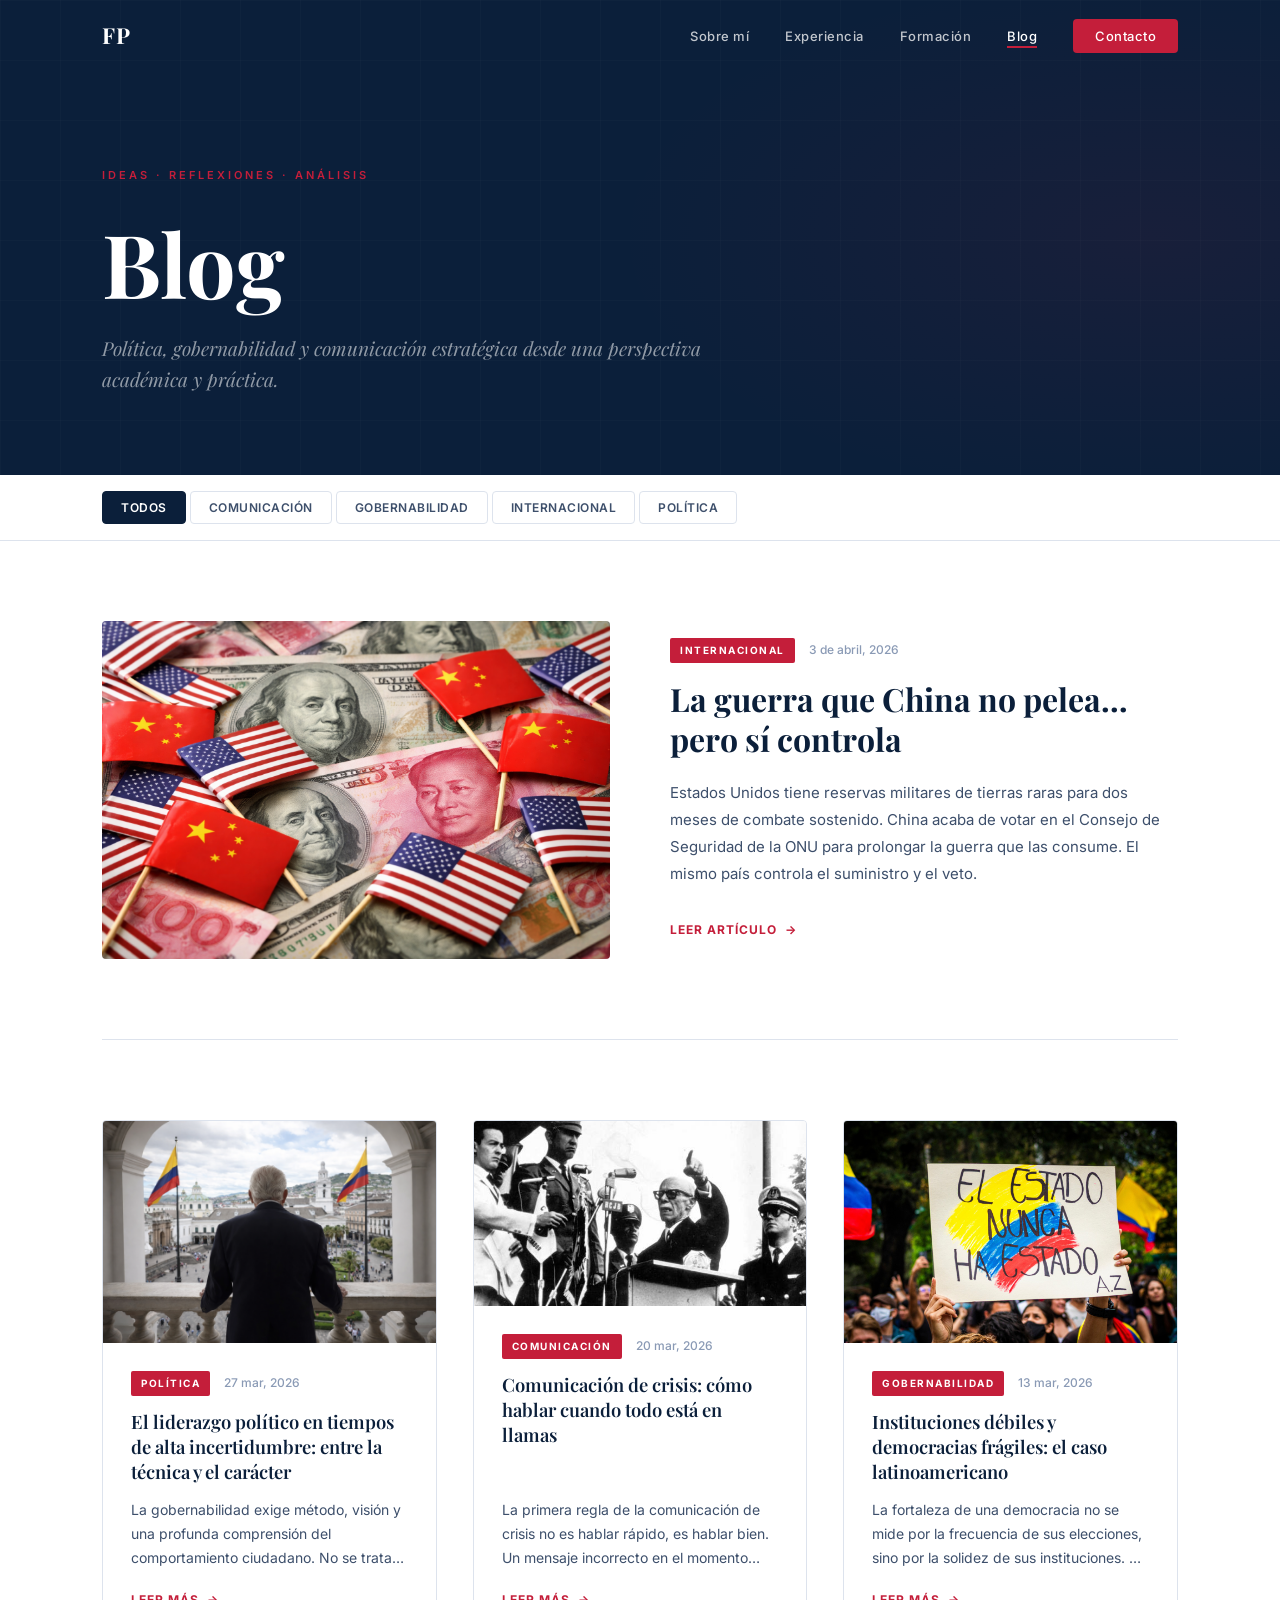
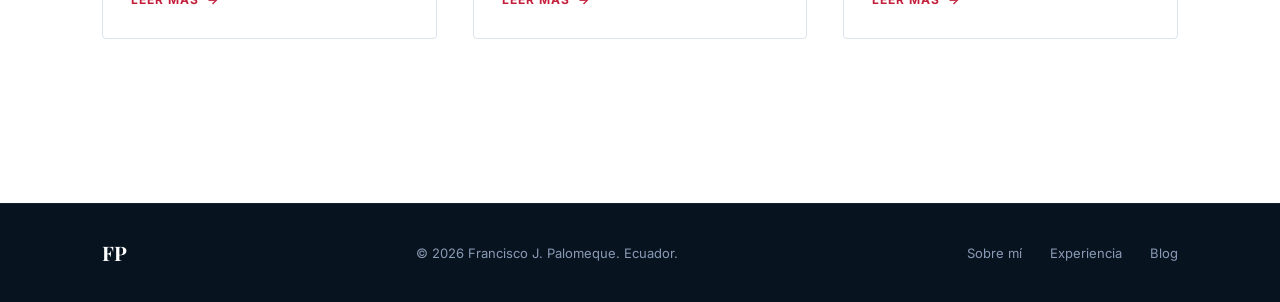
==== blog.html @ 315e37c9 "Sitio web inicial de Francisco J. Palomeque Incluye página principal, blog con 4 artículos (La guerr" ====
<!DOCTYPE html>
<html lang="es">
<head>
  <meta charset="UTF-8" />
  <meta name="viewport" content="width=device-width, initial-scale=1.0" />
  <title>Blog — Francisco J. Palomeque</title>
  <link rel="preconnect" href="https://fonts.googleapis.com" />
  <link rel="preconnect" href="https://fonts.gstatic.com" crossorigin />
  <link href="https://fonts.googleapis.com/css2?family=Playfair+Display:ital,wght@0,400;0,600;0,700;1,400&family=Inter:wght@300;400;500;600&display=swap" rel="stylesheet" />
  <link rel="stylesheet" href="style.css" />
  <link rel="stylesheet" href="blog.css" />
</head>
<body>

  <!-- NAV -->
  <nav id="navbar" class="scrolled">
    <div class="nav-inner">
      <a href="index.html" class="nav-logo">FP</a>
      <ul class="nav-links">
        <li><a href="index.html#sobre-mi">Sobre mí</a></li>
        <li><a href="index.html#experiencia">Experiencia</a></li>
        <li><a href="index.html#formacion">Formación</a></li>
        <li><a href="blog.html" class="nav-active">Blog</a></li>
        <li><a href="index.html#contacto" class="nav-cta">Contacto</a></li>
      </ul>
      <button class="hamburger" id="hamburger" aria-label="Menú">
        <span></span><span></span><span></span>
      </button>
    </div>
    <div class="mobile-menu" id="mobile-menu">
      <a href="index.html#sobre-mi">Sobre mí</a>
      <a href="index.html#experiencia">Experiencia</a>
      <a href="index.html#formacion">Formación</a>
      <a href="blog.html">Blog</a>
      <a href="index.html#contacto">Contacto</a>
    </div>
  </nav>

  <!-- BLOG HERO -->
  <section class="blog-hero">
    <div class="blog-hero-bg"></div>
    <div class="container blog-hero-content">
      <span class="section-label">Ideas · Reflexiones · Análisis</span>
      <h1 class="blog-hero-title">Blog</h1>
      <p class="blog-hero-sub">Política, gobernabilidad y comunicación estratégica desde una perspectiva académica y práctica.</p>
    </div>
  </section>

  <!-- FILTROS -->
  <section class="blog-filters-bar">
    <div class="container">
      <div class="filters">
        <button class="filter-btn active" data-filter="all">Todos</button>
        <button class="filter-btn" data-filter="comunicacion">Comunicación</button>
        <button class="filter-btn" data-filter="gobernabilidad">Gobernabilidad</button>
        <button class="filter-btn" data-filter="internacional">Internacional</button>
        <button class="filter-btn" data-filter="politica">Política</button>
      </div>
    </div>
  </section>

  <!-- ARTÍCULOS -->
  <section class="blog-section">
    <div class="container">

      <!-- ARTÍCULO DESTACADO -->
      <article class="post-featured fade-up" data-category="internacional">
        <div class="post-featured-image">
          <img src="la-guerra-china.png" alt="La guerra que China no pelea… pero sí controla" style="width:100%; height:100%; object-fit: cover;" />
        </div>
        <div class="post-featured-body">
          <div class="post-meta">
            <span class="post-category">Internacional</span>
            <span class="post-date">3 de abril, 2026</span>
          </div>
          <h2 class="post-featured-title">
            <a href="la-guerra-china.html">La guerra que China no pelea… pero sí controla</a>
          </h2>
          <p class="post-excerpt">Estados Unidos tiene reservas militares de tierras raras para dos meses de combate sostenido. China acaba de votar en el Consejo de Seguridad de la ONU para prolongar la guerra que las consume. El mismo país controla el suministro y el veto.</p>
          <a href="la-guerra-china.html" class="post-read-more">
            Leer artículo <span class="arrow">→</span>
          </a>
        </div>
      </article>

      <!-- GRID DE ARTÍCULOS -->
      <div class="posts-grid">

        <article class="post-card fade-up" data-category="politica">
          <div class="post-card-image">
            <img src="comunicacion.png" alt="El liderazgo político en tiempos de alta incertidumbre" style="width:100%; height:100%; object-fit: cover;" />
          </div>
          <div class="post-card-body">
            <div class="post-meta">
              <span class="post-category">Política</span>
              <span class="post-date">27 mar, 2026</span>
            </div>
            <h3 class="post-card-title">
              <a href="comunicacion.html">El liderazgo político en tiempos de alta incertidumbre: entre la técnica y el carácter</a>
            </h3>
            <p class="post-excerpt">La gobernabilidad exige método, visión y una profunda comprensión del comportamiento ciudadano. No se trata solo de tomar decisiones acertadas, sino de tomarlas en el momento correcto...</p>
            <a href="comunicacion.html" class="post-read-more">Leer más <span class="arrow">→</span></a>
          </div>
        </article>

        <article class="post-card fade-up delay-1" data-category="comunicacion">
          <div class="post-card-image">
            <img src="comunicacion-de-crisis.jpeg" alt="Comunicación de crisis: cómo hablar cuando todo está en llamas" style="width:100%; height:100%; object-fit: cover;" />
          </div>
          <div class="post-card-body">
            <div class="post-meta">
              <span class="post-category">Comunicación</span>
              <span class="post-date">20 mar, 2026</span>
            </div>
            <h3 class="post-card-title">
              <a href="comunicacion-de-crisis.html">Comunicación de crisis: cómo hablar cuando todo está en llamas</a>
            </h3>
            <p class="post-excerpt">La primera regla de la comunicación de crisis no es hablar rápido, es hablar bien. Un mensaje incorrecto en el momento equivocado puede amplificar el daño exponencialmente...</p>
            <a href="comunicacion-de-crisis.html" class="post-read-more">Leer más <span class="arrow">→</span></a>
          </div>
        </article>

        <article class="post-card fade-up delay-2" data-category="gobernabilidad">
          <div class="post-card-image">
            <img src="instituciones-debiles.jpg" alt="Instituciones débiles y democracias frágiles: el caso latinoamericano" style="width:100%; height:100%; object-fit: cover;" />
          </div>
          <div class="post-card-body">
            <div class="post-meta">
              <span class="post-category">Gobernabilidad</span>
              <span class="post-date">13 mar, 2026</span>
            </div>
            <h3 class="post-card-title">
              <a href="instituciones-debiles.html">Instituciones débiles y democracias frágiles: el caso latinoamericano</a>
            </h3>
            <p class="post-excerpt">La fortaleza de una democracia no se mide por la frecuencia de sus elecciones, sino por la solidez de sus instituciones. En Latinoamérica, esta distinción sigue siendo urgente...</p>
            <a href="instituciones-debiles.html" class="post-read-more">Leer más <span class="arrow">→</span></a>
          </div>
        </article>

      </div>

    </div>
  </section>

  <!-- FOOTER -->
  <footer class="footer">
    <div class="container footer-inner">
      <span class="footer-logo">FP</span>
      <p>© 2026 Francisco J. Palomeque. Ecuador.</p>
      <nav class="footer-nav">
        <a href="index.html#sobre-mi">Sobre mí</a>
        <a href="index.html#experiencia">Experiencia</a>
        <a href="blog.html">Blog</a>
      </nav>
    </div>
  </footer>

  <script src="main.js"></script>
  <script src="blog.js"></script>
</body>
</html>
---- style.css ----
/* =============================================
   RESET & BASE
   ============================================= */
*, *::before, *::after { box-sizing: border-box; margin: 0; padding: 0; }

:root {
  --navy:       #0B1F3A;
  --navy-light: #132847;
  --navy-mid:   #1a3557;
  --red:        #C41E3A;
  --red-hover:  #a01830;
  --white:      #FFFFFF;
  --off-white:  #F4F5F7;
  --muted:      #8a9ab5;
  --text-dark:  #1a1a2e;
  --text-body:  #3d4f6b;

  --font-serif: 'Playfair Display', Georgia, serif;
  --font-sans:  'Inter', system-ui, sans-serif;

  --section-pad: 100px;
  --container:   1140px;
  --radius:      4px;
  --transition:  0.3s ease;
}

html { scroll-behavior: smooth; }

body {
  font-family: var(--font-sans);
  font-size: 16px;
  line-height: 1.7;
  color: var(--text-body);
  background: var(--white);
  -webkit-font-smoothing: antialiased;
}

img { display: block; max-width: 100%; }
a { text-decoration: none; color: inherit; }

/* =============================================
   TYPOGRAPHY
   ============================================= */
.section-label {
  display: inline-block;
  font-family: var(--font-sans);
  font-size: 11px;
  font-weight: 600;
  letter-spacing: 3px;
  text-transform: uppercase;
  color: var(--red);
  margin-bottom: 16px;
}
.section-label.light { color: var(--red); }

.section-title {
  font-family: var(--font-serif);
  font-size: clamp(2rem, 4vw, 2.75rem);
  font-weight: 700;
  line-height: 1.2;
  color: var(--navy);
  margin-bottom: 40px;
}
.section-title.light { color: var(--white); }
.section-title em { font-style: italic; color: var(--red); }

.section-header { margin-bottom: 60px; }

/* =============================================
   LAYOUT
   ============================================= */
.container {
  max-width: var(--container);
  margin: 0 auto;
  padding: 0 32px;
}

.section { padding: var(--section-pad) 0; }
.section-light { background: var(--white); }
.section-dark  { background: var(--navy); }

/* =============================================
   NAV
   ============================================= */
#navbar {
  position: fixed;
  top: 0; left: 0; right: 0;
  z-index: 100;
  transition: background var(--transition), box-shadow var(--transition);
}

#navbar.scrolled {
  background: rgba(11, 31, 58, 0.97);
  backdrop-filter: blur(12px);
  box-shadow: 0 1px 0 rgba(255,255,255,0.06);
}

.nav-inner {
  max-width: var(--container);
  margin: 0 auto;
  padding: 0 32px;
  height: 72px;
  display: flex;
  align-items: center;
  justify-content: space-between;
}

.nav-logo {
  font-family: var(--font-serif);
  font-size: 22px;
  font-weight: 700;
  color: var(--white);
  letter-spacing: 1px;
}

.nav-links {
  list-style: none;
  display: flex;
  align-items: center;
  gap: 36px;
}

.nav-links a {
  font-size: 13px;
  font-weight: 500;
  letter-spacing: 0.5px;
  color: rgba(255,255,255,0.75);
  transition: color var(--transition);
}
.nav-links a:hover { color: var(--white); }

.nav-cta {
  background: var(--red);
  color: var(--white) !important;
  padding: 9px 22px;
  border-radius: var(--radius);
  transition: background var(--transition) !important;
}
.nav-cta:hover { background: var(--red-hover) !important; }

.hamburger {
  display: none;
  flex-direction: column;
  gap: 5px;
  background: none;
  border: none;
  cursor: pointer;
  padding: 4px;
}
.hamburger span {
  display: block;
  width: 24px;
  height: 2px;
  background: var(--white);
  border-radius: 2px;
  transition: var(--transition);
}

.mobile-menu {
  display: none;
  flex-direction: column;
  background: rgba(11, 31, 58, 0.98);
  padding: 16px 32px 24px;
  gap: 20px;
}
.mobile-menu a {
  font-size: 15px;
  font-weight: 500;
  color: rgba(255,255,255,0.8);
}
.mobile-menu.open { display: flex; }

/* =============================================
   HERO
   ============================================= */
.hero {
  position: relative;
  min-height: 100vh;
  display: flex;
  align-items: center;
  background: var(--navy);
  overflow: hidden;
}

.hero-bg {
  position: absolute;
  inset: 0;
  background:
    radial-gradient(ellipse 70% 60% at 80% 50%, rgba(196,30,58,0.08) 0%, transparent 70%),
    radial-gradient(ellipse 50% 80% at 20% 50%, rgba(26,53,87,0.6) 0%, transparent 70%);
}

/* Subtle grid texture */
.hero-bg::after {
  content: '';
  position: absolute;
  inset: 0;
  background-image:
    linear-gradient(rgba(255,255,255,0.02) 1px, transparent 1px),
    linear-gradient(90deg, rgba(255,255,255,0.02) 1px, transparent 1px);
  background-size: 60px 60px;
}

.hero-content {
  position: relative;
  z-index: 2;
  max-width: var(--container);
  width: 100%;
  margin: 0 auto;
  padding: 120px 32px 80px;
  display: grid;
  grid-template-columns: 1fr 420px;
  gap: 64px;
  align-items: center;
}

.hero-text { display: flex; flex-direction: column; }

.hero-photo {
  position: relative;
  display: flex;
  justify-content: center;
  align-items: flex-end;
}

.hero-photo img {
  width: 100%;
  max-width: 400px;
  height: 520px;
  object-fit: cover;
  object-position: top center;
  border-radius: 2px;
  display: block;
  filter: grayscale(15%);
  box-shadow: -20px 20px 60px rgba(0,0,0,0.5);
}

/* Decorative border accent */
.hero-photo::before {
  content: '';
  position: absolute;
  top: 24px;
  right: -16px;
  width: 100%;
  max-width: 400px;
  height: 520px;
  border: 1px solid rgba(196,30,58,0.4);
  border-radius: 2px;
  pointer-events: none;
}

/* Placeholder when no photo */
.hero-photo.no-photo {
  background: rgba(255,255,255,0.04);
  border: 1px dashed rgba(255,255,255,0.15);
  border-radius: 2px;
  height: 520px;
  max-width: 400px;
  width: 100%;
}
.hero-photo.no-photo::after {
  content: 'francisco.jpg';
  position: absolute;
  font-size: 12px;
  color: var(--muted);
  letter-spacing: 1px;
}
.hero-photo.no-photo img { display: none; }

.hero-eyebrow {
  display: inline-block;
  font-size: 11px;
  font-weight: 600;
  letter-spacing: 3px;
  text-transform: uppercase;
  color: var(--muted);
  margin-bottom: 28px;
}

.hero-name {
  font-family: var(--font-serif);
  font-size: clamp(3.2rem, 8vw, 6.5rem);
  font-weight: 700;
  line-height: 1.05;
  color: var(--white);
  margin-bottom: 28px;
}

.hero-divider {
  width: 48px;
  height: 3px;
  background: var(--red);
  margin-bottom: 28px;
}

.hero-subtitle {
  font-size: clamp(13px, 1.5vw, 15px);
  font-weight: 400;
  letter-spacing: 0.5px;
  color: var(--muted);
  margin-bottom: 20px;
  text-transform: uppercase;
  letter-spacing: 1.5px;
}

.hero-tagline {
  font-family: var(--font-serif);
  font-size: clamp(1.1rem, 2.5vw, 1.5rem);
  font-weight: 400;
  font-style: italic;
  color: rgba(255,255,255,0.7);
  line-height: 1.5;
  max-width: 560px;
  margin-bottom: 48px;
}

.hero-actions { display: flex; gap: 16px; flex-wrap: wrap; }

/* =============================================
   BUTTONS
   ============================================= */
.btn {
  display: inline-flex;
  align-items: center;
  gap: 8px;
  font-size: 13px;
  font-weight: 600;
  letter-spacing: 0.8px;
  text-transform: uppercase;
  padding: 14px 32px;
  border-radius: var(--radius);
  transition: all var(--transition);
  cursor: pointer;
  border: 2px solid transparent;
}

.btn-primary {
  background: var(--red);
  color: var(--white);
  border-color: var(--red);
}
.btn-primary:hover {
  background: var(--red-hover);
  border-color: var(--red-hover);
  transform: translateY(-1px);
}

.btn-ghost {
  background: transparent;
  color: var(--white);
  border-color: rgba(255,255,255,0.3);
}
.btn-ghost:hover {
  border-color: var(--white);
  transform: translateY(-1px);
}

/* =============================================
   HERO SCROLL INDICATOR
   ============================================= */
.hero-scroll {
  position: absolute;
  bottom: 40px;
  left: 50%;
  transform: translateX(-50%);
  display: flex;
  flex-direction: column;
  align-items: center;
  gap: 10px;
  z-index: 2;
}
.hero-scroll span {
  font-size: 10px;
  letter-spacing: 3px;
  text-transform: uppercase;
  color: var(--muted);
}
.scroll-line {
  width: 1px;
  height: 48px;
  background: linear-gradient(to bottom, var(--muted), transparent);
  animation: scrollPulse 2s ease-in-out infinite;
}
@keyframes scrollPulse {
  0%, 100% { opacity: 0.3; transform: scaleY(1); }
  50%       { opacity: 1;   transform: scaleY(1.1); }
}

/* =============================================
   ABOUT
   ============================================= */
.about-grid {
  display: grid;
  grid-template-columns: 1fr 320px;
  gap: 80px;
  align-items: start;
}

.about-text p {
  color: var(--text-body);
  margin-bottom: 20px;
  font-size: 16px;
  line-height: 1.8;
}
.about-text p:last-of-type { margin-bottom: 32px; }

.about-tags {
  display: flex;
  flex-wrap: wrap;
  gap: 10px;
}
.about-tags span {
  font-size: 12px;
  font-weight: 500;
  letter-spacing: 0.5px;
  color: var(--navy);
  background: var(--off-white);
  border: 1px solid #dde3ed;
  padding: 6px 14px;
  border-radius: 2px;
}

.about-stats {
  display: grid;
  grid-template-columns: 1fr 1fr;
  gap: 16px;
  position: sticky;
  top: 100px;
}

.stat-card {
  background: var(--navy);
  color: var(--white);
  padding: 28px 20px;
  border-radius: var(--radius);
  text-align: center;
}
.stat-number {
  font-family: var(--font-serif);
  font-size: 2.4rem;
  font-weight: 700;
  color: var(--white);
  line-height: 1;
  margin-bottom: 8px;
}
.stat-label {
  font-size: 12px;
  color: var(--muted);
  line-height: 1.4;
}

/* =============================================
   TIMELINE
   ============================================= */
.timeline {
  position: relative;
  max-width: 820px;
}

.timeline-item {
  display: grid;
  grid-template-columns: 32px 1fr;
  gap: 28px;
  margin-bottom: 48px;
}
.timeline-item:last-child { margin-bottom: 0; }

.timeline-marker {
  display: flex;
  flex-direction: column;
  align-items: center;
  padding-top: 6px;
}

.marker-dot {
  width: 12px;
  height: 12px;
  border-radius: 50%;
  background: var(--red);
  border: 2px solid var(--red);
  flex-shrink: 0;
  position: relative;
  z-index: 1;
}

.marker-line {
  width: 1px;
  flex: 1;
  background: rgba(255,255,255,0.1);
  margin-top: 8px;
}

.timeline-meta {
  display: flex;
  align-items: center;
  gap: 12px;
  margin-bottom: 8px;
}

.timeline-date {
  font-size: 12px;
  font-weight: 500;
  letter-spacing: 0.5px;
  color: var(--muted);
  text-transform: uppercase;
}

.timeline-badge {
  font-size: 10px;
  font-weight: 600;
  letter-spacing: 1px;
  text-transform: uppercase;
  padding: 3px 10px;
  border-radius: 2px;
  background: rgba(196,30,58,0.2);
  color: #f47a8a;
  border: 1px solid rgba(196,30,58,0.3);
}

.timeline-role {
  font-family: var(--font-serif);
  font-size: 1.4rem;
  font-weight: 600;
  color: var(--white);
  margin-bottom: 6px;
  line-height: 1.3;
}

.timeline-org {
  font-size: 13px;
  font-weight: 500;
  color: var(--muted);
  margin-bottom: 12px;
}

.timeline-desc {
  font-size: 15px;
  line-height: 1.75;
  color: rgba(255,255,255,0.55);
}

/* =============================================
   EDUCATION GRID
   ============================================= */
.edu-grid {
  display: grid;
  grid-template-columns: repeat(auto-fill, minmax(300px, 1fr));
  gap: 20px;
}

.edu-card {
  display: flex;
  gap: 20px;
  align-items: flex-start;
  padding: 28px;
  border: 1px solid #dde3ed;
  border-radius: var(--radius);
  transition: border-color var(--transition), box-shadow var(--transition), transform var(--transition);
}
.edu-card:hover {
  border-color: var(--red);
  box-shadow: 0 4px 20px rgba(196,30,58,0.08);
  transform: translateY(-2px);
}

.edu-icon {
  flex-shrink: 0;
  width: 48px;
  height: 48px;
  background: var(--navy);
  color: var(--white);
  border-radius: var(--radius);
  display: flex;
  align-items: center;
  justify-content: center;
  font-size: 10px;
  font-weight: 700;
  letter-spacing: 0.5px;
}

.edu-year {
  font-size: 11px;
  font-weight: 600;
  letter-spacing: 1px;
  text-transform: uppercase;
  color: var(--red);
  display: block;
  margin-bottom: 8px;
}

.edu-info h3 {
  font-family: var(--font-serif);
  font-size: 1rem;
  font-weight: 600;
  color: var(--navy);
  line-height: 1.4;
  margin-bottom: 6px;
}

.edu-info p {
  font-size: 13px;
  color: var(--text-body);
}

/* =============================================
   QUOTE
   ============================================= */
.section-quote {
  background: var(--off-white);
  padding: 80px 0;
  border-top: 1px solid #dde3ed;
  border-bottom: 1px solid #dde3ed;
}

blockquote {
  max-width: 760px;
  margin: 0 auto;
  text-align: center;
}

blockquote p {
  font-family: var(--font-serif);
  font-size: clamp(1.4rem, 3vw, 2.1rem);
  font-weight: 400;
  font-style: italic;
  color: var(--navy);
  line-height: 1.5;
  margin-bottom: 24px;
}

blockquote cite {
  font-size: 13px;
  font-weight: 600;
  letter-spacing: 1px;
  text-transform: uppercase;
  color: var(--muted);
}

/* =============================================
   CONTACT
   ============================================= */
.contact-grid {
  display: grid;
  grid-template-columns: 1fr 1fr;
  gap: 80px;
  align-items: center;
}

.contact-desc {
  font-size: 16px;
  line-height: 1.8;
  color: rgba(255,255,255,0.6);
  margin-top: -16px;
}

.contact-actions {
  display: flex;
  flex-direction: column;
  gap: 16px;
}

.contact-link {
  display: flex;
  align-items: center;
  gap: 20px;
  padding: 24px 28px;
  border: 1px solid rgba(255,255,255,0.1);
  border-radius: var(--radius);
  color: var(--white);
  transition: all var(--transition);
}
.contact-link:hover {
  border-color: var(--red);
  background: rgba(196,30,58,0.06);
  transform: translateX(4px);
}

.contact-link-icon {
  width: 44px;
  height: 44px;
  background: rgba(255,255,255,0.06);
  border-radius: var(--radius);
  display: flex;
  align-items: center;
  justify-content: center;
  font-size: 13px;
  font-weight: 700;
  color: var(--white);
  flex-shrink: 0;
}

.contact-link strong {
  display: block;
  font-size: 14px;
  font-weight: 600;
  color: var(--white);
  margin-bottom: 3px;
}
.contact-link span {
  font-size: 13px;
  color: var(--muted);
}

.contact-arrow {
  margin-left: auto;
  font-size: 18px;
  color: var(--muted);
  transition: color var(--transition), transform var(--transition);
}
.contact-link:hover .contact-arrow {
  color: var(--red);
  transform: translateX(4px);
}

/* =============================================
   FOOTER
   ============================================= */
.footer {
  background: #07131f;
  padding: 32px 0;
  border-top: 1px solid rgba(255,255,255,0.06);
}

.footer-inner {
  display: flex;
  align-items: center;
  justify-content: space-between;
  flex-wrap: wrap;
  gap: 16px;
}

.footer-logo {
  font-family: var(--font-serif);
  font-size: 20px;
  font-weight: 700;
  color: var(--white);
}

.footer p {
  font-size: 13px;
  color: var(--muted);
}

.footer-nav {
  display: flex;
  gap: 28px;
}
.footer-nav a {
  font-size: 13px;
  color: var(--muted);
  transition: color var(--transition);
}
.footer-nav a:hover { color: var(--white); }

/* =============================================
   ANIMATIONS
   ============================================= */
.fade-up {
  opacity: 0;
  transform: translateY(28px);
  transition: opacity 0.7s ease, transform 0.7s ease;
}
.fade-up.visible {
  opacity: 1;
  transform: translateY(0);
}

.delay-1 { transition-delay: 0.15s; }
.delay-2 { transition-delay: 0.3s; }
.delay-3 { transition-delay: 0.45s; }

/* =============================================
   RESPONSIVE
   ============================================= */
@media (max-width: 900px) {
  :root { --section-pad: 72px; }

  .about-grid { grid-template-columns: 1fr; gap: 48px; }
  .about-stats { position: static; grid-template-columns: repeat(2, 1fr); }

  .contact-grid { grid-template-columns: 1fr; gap: 48px; }

  .nav-links { display: none; }
  .hamburger { display: flex; }
}

@media (max-width: 600px) {
  :root { --section-pad: 56px; }

  .container { padding: 0 20px; }
  .nav-inner { padding: 0 20px; }

  .hero-content { padding: 100px 20px 60px; grid-template-columns: 1fr; }
  .hero-photo { display: none; }
  .hero-actions { flex-direction: column; }
  .btn { width: 100%; justify-content: center; }

  .about-stats { grid-template-columns: repeat(2, 1fr); }

  .edu-grid { grid-template-columns: 1fr; }

  .timeline-item { grid-template-columns: 24px 1fr; gap: 16px; }

  .footer-inner { flex-direction: column; text-align: center; }
  .footer-nav { justify-content: center; }
}
---- blog.css ----
/* =============================================
   BLOG — estilos específicos
   ============================================= */

/* Nav activo en blog */
.nav-active {
  color: var(--white) !important;
  border-bottom: 2px solid var(--red);
  padding-bottom: 2px;
}

/* =============================================
   BLOG HERO
   ============================================= */
.blog-hero {
  position: relative;
  background: var(--navy);
  padding: 160px 0 80px;
  overflow: hidden;
}

.blog-hero-bg {
  position: absolute;
  inset: 0;
  background:
    radial-gradient(ellipse 60% 80% at 90% 50%, rgba(196,30,58,0.07) 0%, transparent 70%),
    linear-gradient(rgba(255,255,255,0.015) 1px, transparent 1px),
    linear-gradient(90deg, rgba(255,255,255,0.015) 1px, transparent 1px);
  background-size: auto, 60px 60px, 60px 60px;
}

.blog-hero-content {
  position: relative;
  z-index: 2;
}

.blog-hero-title {
  font-family: var(--font-serif);
  font-size: clamp(3rem, 7vw, 5.5rem);
  font-weight: 700;
  color: var(--white);
  line-height: 1.05;
  margin: 16px 0 24px;
}

.blog-hero-sub {
  font-size: clamp(1rem, 2vw, 1.2rem);
  color: rgba(255,255,255,0.55);
  font-style: italic;
  font-family: var(--font-serif);
  max-width: 600px;
  line-height: 1.6;
}

/* =============================================
   FILTROS
   ============================================= */
.blog-filters-bar {
  background: var(--white);
  border-bottom: 1px solid #dde3ed;
  position: sticky;
  top: 72px;
  z-index: 50;
}

.filters {
  display: flex;
  gap: 4px;
  padding: 16px 0;
  overflow-x: auto;
  -webkit-overflow-scrolling: touch;
  scrollbar-width: none;
}
.filters::-webkit-scrollbar { display: none; }

.filter-btn {
  flex-shrink: 0;
  font-family: var(--font-sans);
  font-size: 12px;
  font-weight: 600;
  letter-spacing: 0.5px;
  text-transform: uppercase;
  padding: 8px 18px;
  border-radius: var(--radius);
  border: 1px solid #dde3ed;
  background: transparent;
  color: var(--text-body);
  cursor: pointer;
  transition: all var(--transition);
}

.filter-btn:hover {
  border-color: var(--navy);
  color: var(--navy);
}

.filter-btn.active {
  background: var(--navy);
  border-color: var(--navy);
  color: var(--white);
}

/* =============================================
   BLOG SECTION
   ============================================= */
.blog-section {
  padding: 80px 0 100px;
  background: var(--white);
}

/* =============================================
   ARTÍCULO DESTACADO
   ============================================= */
.post-featured {
  display: grid;
  grid-template-columns: 1fr 1fr;
  gap: 60px;
  align-items: center;
  margin-bottom: 80px;
  padding-bottom: 80px;
  border-bottom: 1px solid #dde3ed;
}

.post-featured-image {
  border-radius: var(--radius);
  overflow: hidden;
}

.post-image-placeholder {
  width: 100%;
  aspect-ratio: 16/10;
  background: linear-gradient(135deg, var(--navy) 0%, var(--navy-mid) 100%);
  border-radius: var(--radius);
  position: relative;
}

.post-image-placeholder::after {
  content: '';
  position: absolute;
  inset: 0;
  background:
    radial-gradient(ellipse 60% 60% at 70% 40%, rgba(196,30,58,0.2) 0%, transparent 60%),
    linear-gradient(rgba(255,255,255,0.02) 1px, transparent 1px),
    linear-gradient(90deg, rgba(255,255,255,0.02) 1px, transparent 1px);
  background-size: auto, 40px 40px, 40px 40px;
  border-radius: var(--radius);
}

.post-featured-title {
  font-family: var(--font-serif);
  font-size: clamp(1.5rem, 3vw, 2rem);
  font-weight: 700;
  line-height: 1.25;
  color: var(--navy);
  margin: 16px 0 20px;
}

.post-featured-title a {
  color: inherit;
  transition: color var(--transition);
}
.post-featured-title a:hover { color: var(--red); }

/* =============================================
   META (categoría + fecha)
   ============================================= */
.post-meta {
  display: flex;
  align-items: center;
  gap: 14px;
}

.post-category {
  font-size: 10px;
  font-weight: 700;
  letter-spacing: 1.5px;
  text-transform: uppercase;
  color: var(--white);
  background: var(--red);
  padding: 4px 10px;
  border-radius: 2px;
}

.post-date {
  font-size: 12px;
  color: var(--muted);
  font-weight: 500;
}

/* =============================================
   EXCERPT & READ MORE
   ============================================= */
.post-excerpt {
  font-size: 15px;
  line-height: 1.8;
  color: var(--text-body);
  margin-bottom: 28px;
}

.post-read-more {
  display: inline-flex;
  align-items: center;
  gap: 8px;
  font-size: 12px;
  font-weight: 700;
  letter-spacing: 1px;
  text-transform: uppercase;
  color: var(--red);
  transition: gap var(--transition);
}
.post-read-more:hover { gap: 14px; }
.post-read-more .arrow { transition: transform var(--transition); }
.post-read-more:hover .arrow { transform: translateX(4px); }

/* =============================================
   GRID DE ARTÍCULOS
   ============================================= */
.posts-grid {
  display: grid;
  grid-template-columns: repeat(3, 1fr);
  gap: 36px;
  margin-bottom: 64px;
}

.post-card {
  display: flex;
  flex-direction: column;
  border: 1px solid #dde3ed;
  border-radius: var(--radius);
  overflow: hidden;
  transition: transform var(--transition), box-shadow var(--transition), border-color var(--transition);
}

.post-card:hover {
  transform: translateY(-4px);
  box-shadow: 0 12px 40px rgba(11,31,58,0.1);
  border-color: transparent;
}

.post-card-image .post-image-placeholder {
  aspect-ratio: 16/9;
  border-radius: 0;
}

.post-card-body {
  padding: 28px;
  display: flex;
  flex-direction: column;
  flex: 1;
}

.post-card-title {
  font-family: var(--font-serif);
  font-size: 1.15rem;
  font-weight: 600;
  line-height: 1.35;
  color: var(--navy);
  margin: 14px 0 14px;
  flex: 1;
}

.post-card-title a {
  color: inherit;
  transition: color var(--transition);
}
.post-card-title a:hover { color: var(--red); }

.post-card-body .post-excerpt {
  font-size: 14px;
  line-height: 1.7;
  margin-bottom: 20px;
  display: -webkit-box;
  -webkit-line-clamp: 3;
  -webkit-box-orient: vertical;
  overflow: hidden;
}

/* =============================================
   PAGINACIÓN
   ============================================= */
.pagination {
  display: flex;
  align-items: center;
  justify-content: center;
  gap: 8px;
}

.page-btn {
  font-family: var(--font-sans);
  font-size: 13px;
  font-weight: 600;
  padding: 10px 18px;
  border-radius: var(--radius);
  border: 1px solid #dde3ed;
  background: transparent;
  color: var(--text-body);
  cursor: pointer;
  transition: all var(--transition);
}

.page-btn:hover {
  border-color: var(--navy);
  color: var(--navy);
}

.page-btn.active {
  background: var(--navy);
  border-color: var(--navy);
  color: var(--white);
}

.page-next {
  margin-left: 8px;
  color: var(--red);
  border-color: var(--red);
}
.page-next:hover {
  background: var(--red);
  color: var(--white) !important;
}

/* =============================================
   ARTÍCULOS OCULTOS (filtros)
   ============================================= */
.post-card.hidden,
.post-featured.hidden {
  display: none;
}

/* =============================================
   RESPONSIVE
   ============================================= */
@media (max-width: 900px) {
  .post-featured {
    grid-template-columns: 1fr;
    gap: 36px;
  }

  .posts-grid {
    grid-template-columns: repeat(2, 1fr);
    gap: 24px;
  }
}

@media (max-width: 600px) {
  .blog-hero { padding: 130px 0 60px; }

  .posts-grid {
    grid-template-columns: 1fr;
  }

  .blog-filters-bar { top: 64px; }
}
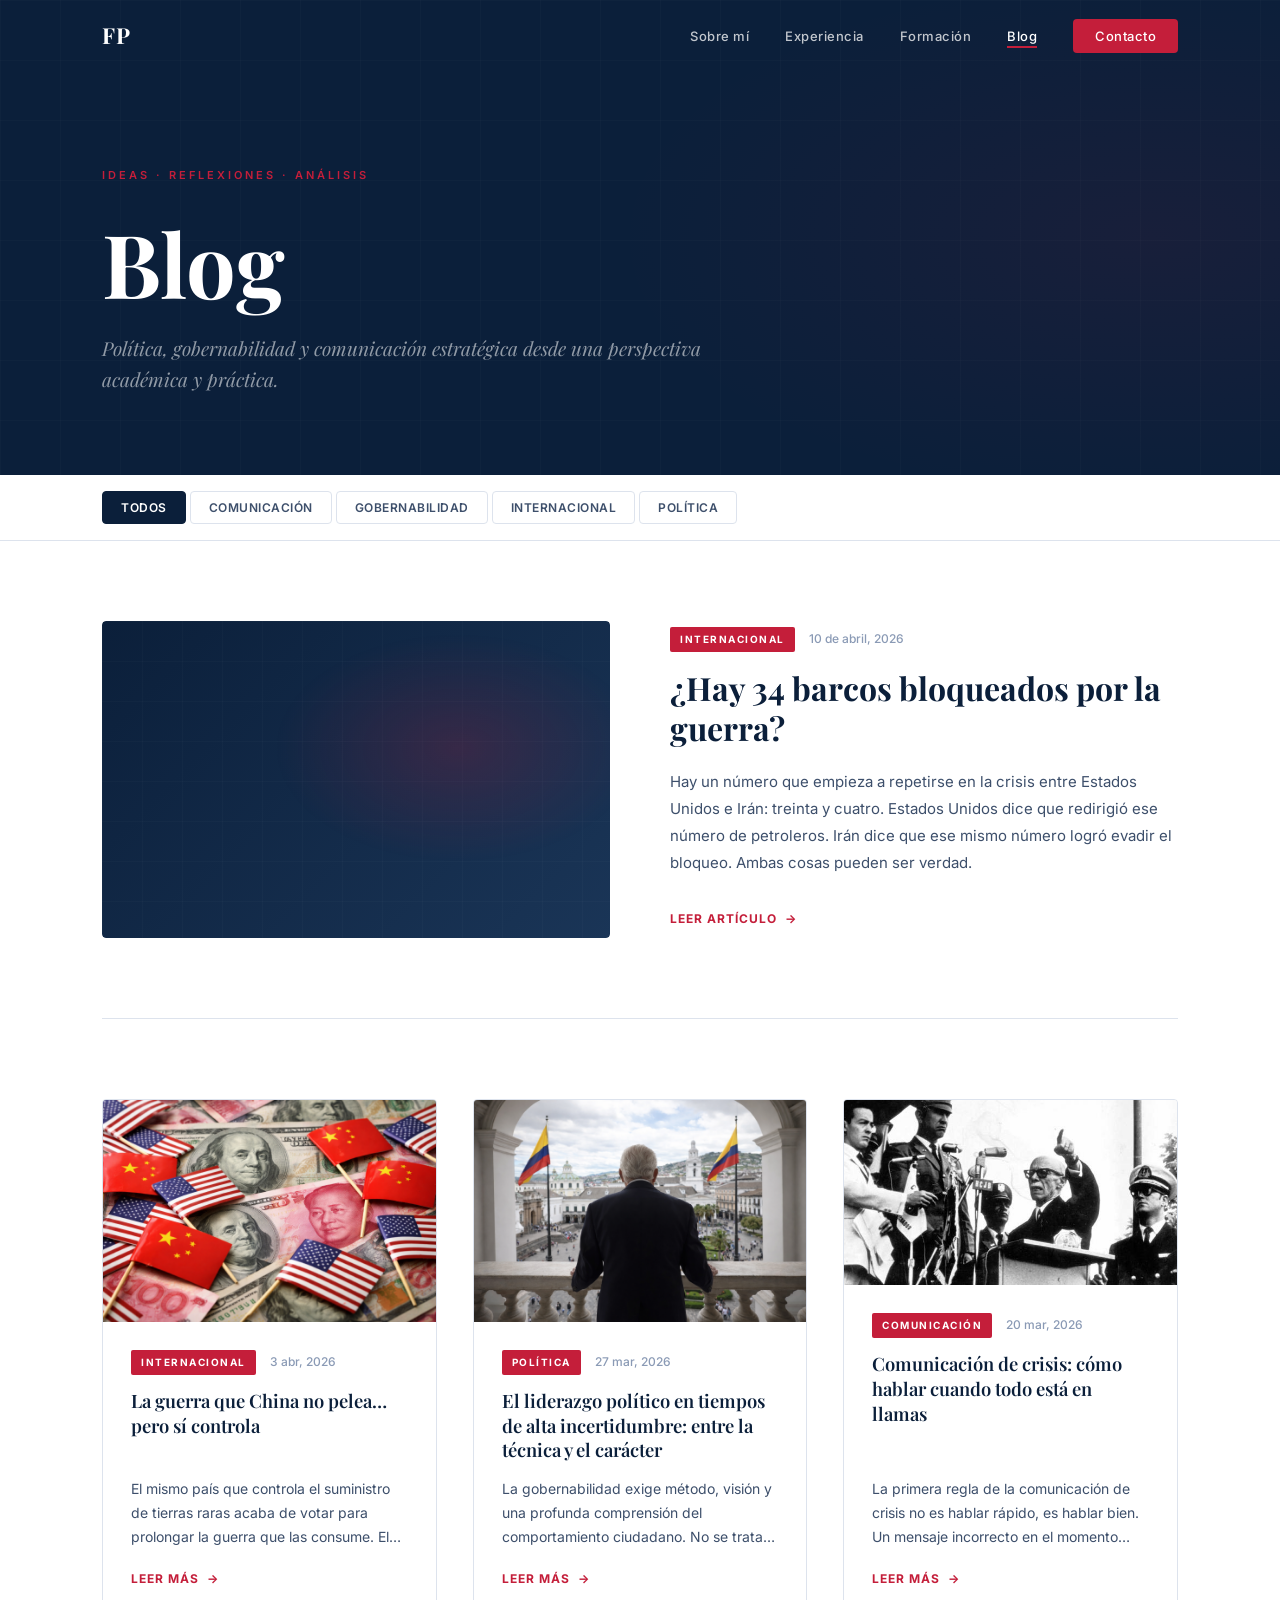
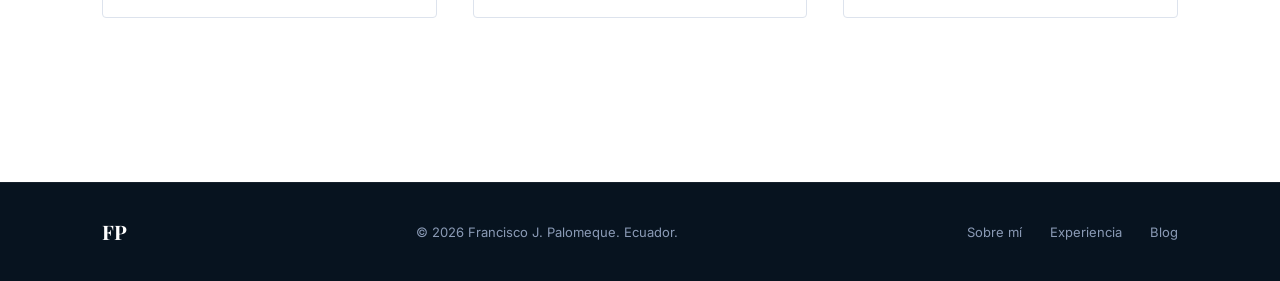
==== commit 79bd3433: "Nuevo post: ¿Hay 34 barcos bloqueados por la guerra? Análisis sobre el bloqueo naval entre EEUU e Ir" ====
--- a/blog.html
+++ b/blog.html
@@ -1,4 +1,4 @@
-<!DOCTYPE html>
+﻿<!DOCTYPE html>
 <html lang="es">
 <head>
   <meta charset="UTF-8" />
@@ -66,18 +66,18 @@
       <!-- ARTÍCULO DESTACADO -->
       <article class="post-featured fade-up" data-category="internacional">
         <div class="post-featured-image">
-          <img src="la-guerra-china.png" alt="La guerra que China no pelea… pero sí controla" style="width:100%; height:100%; object-fit: cover;" />
+          <div class="post-image-placeholder"></div>
         </div>
         <div class="post-featured-body">
           <div class="post-meta">
             <span class="post-category">Internacional</span>
-            <span class="post-date">3 de abril, 2026</span>
+            <span class="post-date">10 de abril, 2026</span>
           </div>
           <h2 class="post-featured-title">
-            <a href="la-guerra-china.html">La guerra que China no pelea… pero sí controla</a>
+            <a href="34-barcos.html">¿Hay 34 barcos bloqueados por la guerra?</a>
           </h2>
-          <p class="post-excerpt">Estados Unidos tiene reservas militares de tierras raras para dos meses de combate sostenido. China acaba de votar en el Consejo de Seguridad de la ONU para prolongar la guerra que las consume. El mismo país controla el suministro y el veto.</p>
-          <a href="la-guerra-china.html" class="post-read-more">
+          <p class="post-excerpt">Hay un número que empieza a repetirse en la crisis entre Estados Unidos e Irán: treinta y cuatro. Estados Unidos dice que redirigió ese número de petroleros. Irán dice que ese mismo número logró evadir el bloqueo. Ambas cosas pueden ser verdad.</p>
+          <a href="34-barcos.html" class="post-read-more">
             Leer artículo <span class="arrow">→</span>
           </a>
         </div>
@@ -86,9 +86,26 @@
       <!-- GRID DE ARTÍCULOS -->
       <div class="posts-grid">
 
-        <article class="post-card fade-up" data-category="politica">
+        <article class="post-card fade-up" data-category="internacional">
           <div class="post-card-image">
-            <img src="comunicacion.png" alt="El liderazgo político en tiempos de alta incertidumbre" style="width:100%; height:100%; object-fit: cover;" />
+            <img src="imagenes/la-guerra-china.png" alt="La guerra que China no pelea… pero sí controla" style="width:100%; height:100%; object-fit: cover;" />
+          </div>
+          <div class="post-card-body">
+            <div class="post-meta">
+              <span class="post-category">Internacional</span>
+              <span class="post-date">3 abr, 2026</span>
+            </div>
+            <h3 class="post-card-title">
+              <a href="la-guerra-china.html">La guerra que China no pelea… pero sí controla</a>
+            </h3>
+            <p class="post-excerpt">El mismo país que controla el suministro de tierras raras acaba de votar para prolongar la guerra que las consume. El mismo actor controla ambas variables...</p>
+            <a href="la-guerra-china.html" class="post-read-more">Leer más <span class="arrow">→</span></a>
+          </div>
+        </article>
+
+        <article class="post-card fade-up delay-1" data-category="politica">
+          <div class="post-card-image">
+            <img src="imagenes/comunicacion.png" alt="El liderazgo político en tiempos de alta incertidumbre" style="width:100%; height:100%; object-fit: cover;" />
           </div>
           <div class="post-card-body">
             <div class="post-meta">
@@ -103,9 +120,9 @@
           </div>
         </article>
 
-        <article class="post-card fade-up delay-1" data-category="comunicacion">
+        <article class="post-card fade-up delay-2" data-category="comunicacion">
           <div class="post-card-image">
-            <img src="comunicacion-de-crisis.jpeg" alt="Comunicación de crisis: cómo hablar cuando todo está en llamas" style="width:100%; height:100%; object-fit: cover;" />
+            <img src="imagenes/comunicacion-de-crisis.jpeg" alt="Comunicación de crisis: cómo hablar cuando todo está en llamas" style="width:100%; height:100%; object-fit: cover;" />
           </div>
           <div class="post-card-body">
             <div class="post-meta">
@@ -117,23 +134,6 @@
             </h3>
             <p class="post-excerpt">La primera regla de la comunicación de crisis no es hablar rápido, es hablar bien. Un mensaje incorrecto en el momento equivocado puede amplificar el daño exponencialmente...</p>
             <a href="comunicacion-de-crisis.html" class="post-read-more">Leer más <span class="arrow">→</span></a>
-          </div>
-        </article>
-
-        <article class="post-card fade-up delay-2" data-category="gobernabilidad">
-          <div class="post-card-image">
-            <img src="instituciones-debiles.jpg" alt="Instituciones débiles y democracias frágiles: el caso latinoamericano" style="width:100%; height:100%; object-fit: cover;" />
-          </div>
-          <div class="post-card-body">
-            <div class="post-meta">
-              <span class="post-category">Gobernabilidad</span>
-              <span class="post-date">13 mar, 2026</span>
-            </div>
-            <h3 class="post-card-title">
-              <a href="instituciones-debiles.html">Instituciones débiles y democracias frágiles: el caso latinoamericano</a>
-            </h3>
-            <p class="post-excerpt">La fortaleza de una democracia no se mide por la frecuencia de sus elecciones, sino por la solidez de sus instituciones. En Latinoamérica, esta distinción sigue siendo urgente...</p>
-            <a href="instituciones-debiles.html" class="post-read-more">Leer más <span class="arrow">→</span></a>
           </div>
         </article>
 
--- a/style.css
+++ b/style.css
@@ -1,4 +1,4 @@
-/* =============================================
+﻿/* =============================================
    RESET & BASE
    ============================================= */
 *, *::before, *::after { box-sizing: border-box; margin: 0; padding: 0; }
@@ -259,7 +259,7 @@
   width: 100%;
 }
 .hero-photo.no-photo::after {
-  content: 'francisco.jpg';
+  content: 'imagenes/francisco.jpg';
   position: absolute;
   font-size: 12px;
   color: var(--muted);
